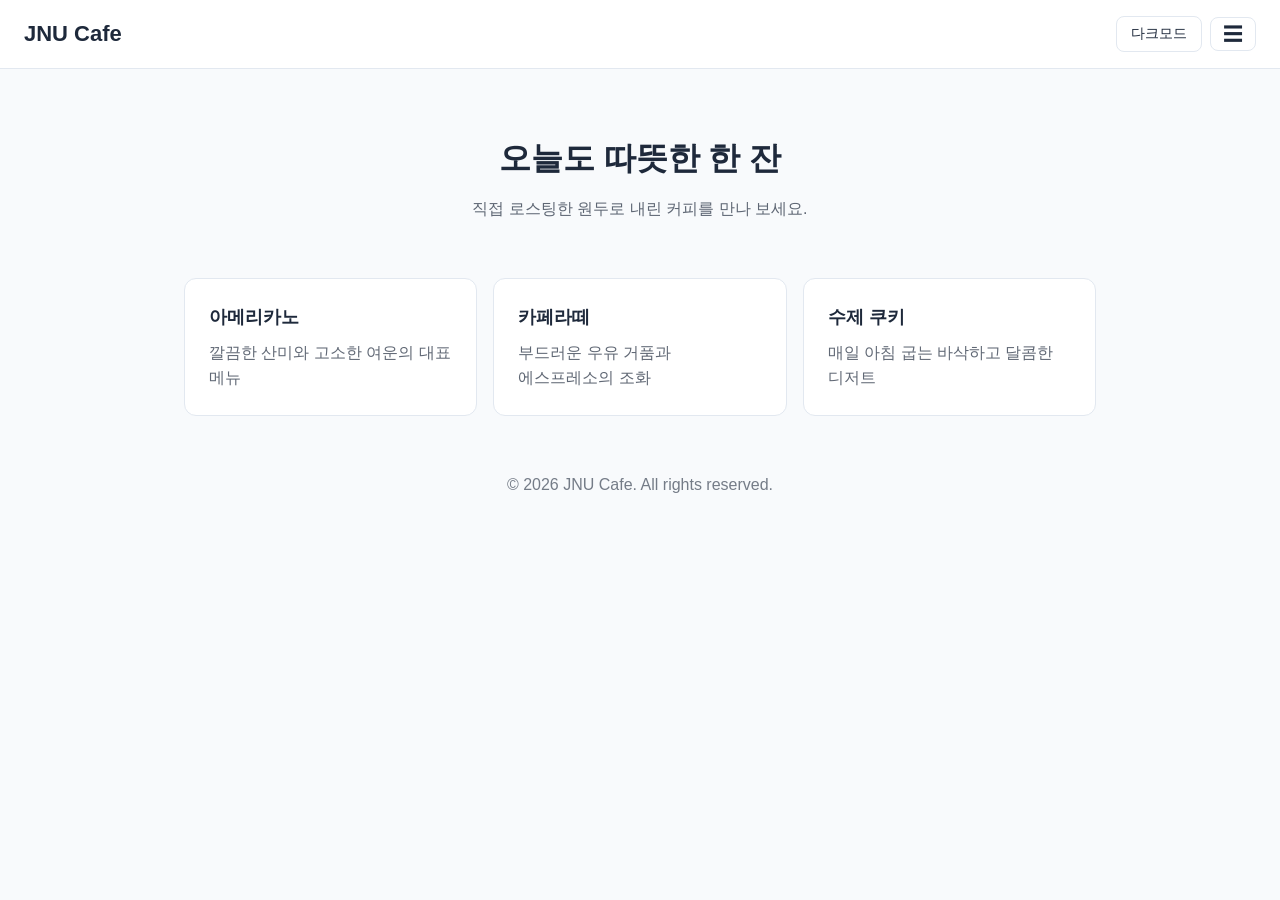
==== week10/index.html @ 02c85111 "feat: week10 햄버거 메뉴 다크모드 과제" ====
<!DOCTYPE html>
<html lang="ko">
<head>
  <meta charset="UTF-8">
  <meta name="viewport" content="width=device-width, initial-scale=1.0">
  <title>10주차 실습 미션 - 햄버거 메뉴 · 다크모드 버튼</title>

  <style>
    /* ===== 기본 스타일 (수정 금지) ===== */
    * { margin: 0; padding: 0; box-sizing: border-box; }

    body {
      font-family: 'Noto Sans KR', sans-serif;
      line-height: 1.6;
      word-break: keep-all;
      background: var(--bg);
      color: var(--text);
    }

    ul { list-style: none; }
    a { color: inherit; text-decoration: none; }

    .header {
      display: flex;
      flex-wrap: wrap;
      align-items: center;
      justify-content: space-between;
      padding: 16px 24px;
      background: var(--card);
      border-bottom: 1px solid var(--border);
    }
    .logo { font-size: 22px; font-weight: 700; }
    .header-right { display: flex; align-items: center; gap: 8px; }
    .gnb { flex-basis: 100%; }

    .hero { padding: 64px 24px 32px; text-align: center; }
    .hero h1 { font-size: 32px; margin-bottom: 12px; }
    .hero p { opacity: 0.7; }

    .card-list {
      display: grid;
      grid-template-columns: repeat(auto-fit, minmax(240px, 1fr));
      gap: 16px;
      max-width: 960px;
      margin: 0 auto;
      padding: 24px;
    }
    .card {
      padding: 24px;
      background: var(--card);
      border: 1px solid var(--border);
      border-radius: 12px;
    }
    .card h2 { font-size: 18px; margin-bottom: 8px; }
    .card p { opacity: 0.7; }

    .footer { padding: 32px 24px; text-align: center; opacity: 0.6; }


    /* ===== 여기부터 실습 과제 작성 ===== */

    /* [미션 1-2] 햄버거 메뉴 CSS
       - .menu-btn : 메뉴 버튼 스타일
       - .gnb : 평소에는 숨김
       - .gnb.open : open 클래스가 붙으면 표시 */
    .menu-btn {
      padding: 6px 12px;
      font-size: 20px;
      line-height: 1;
      /* button 은 글자색을 상속받지 않아서, 다크모드에서도 보이도록 변수로 지정 */
      color: var(--text);
      background: transparent;
      border: 1px solid var(--border);
      border-radius: 8px;
      cursor: pointer;
    }

    .gnb { display: none; }
    .gnb.open { display: block; }

    .gnb ul {
      margin-top: 16px;
      border-top: 1px solid var(--border);
    }
    /* 글자뿐 아니라 줄 전체를 누를 수 있도록 block 으로 변경 */
    .gnb a {
      display: block;
      padding: 12px 4px;
    }


    /* [미션 2-2] 다크모드 CSS
       - :root : 변수 정의 (--bg, --card, --text, --border) 라이트 색상
       - body.dark-mode : 같은 변수의 다크 색상으로 덮어쓰기
       - .theme-btn : 다크모드 버튼 스타일 */
    :root {
      --bg: #f8fafc;
      --card: #ffffff;
      --text: #1e293b;
      --border: #e2e8f0;
    }

    body.dark-mode {
      --bg: #0f172a;
      --card: #1e293b;
      --text: #f1f5f9;
      --border: #334155;
    }

    .theme-btn {
      padding: 8px 14px;
      /* button 은 글꼴 · 글자색을 상속받지 않아서 직접 맞춰 줌 */
      font-family: inherit;
      font-size: 14px;
      color: var(--text);
      background: transparent;
      border: 1px solid var(--border);
      border-radius: 8px;
      cursor: pointer;
    }

  </style>
</head>
<body>

  <header class="header">
    <a class="logo" href="#">JNU Cafe</a>

    <div class="header-right">
      <!-- [미션 2-1] 다크모드 버튼 HTML (class="theme-btn", 문구: 다크모드) -->
      <button type="button" class="theme-btn">다크모드</button>

      <!-- [미션 1-1] 햄버거 메뉴 버튼 HTML (class="menu-btn", 문구: ☰ 문자를 복사해서 사용) -->
      <button type="button" class="menu-btn" aria-label="메뉴">☰</button>
    </div>

    <!-- [미션 1-1] 메뉴 nav HTML (class="gnb", 메뉴 4개: 홈 · 메뉴 · 매장 안내 · 문의) -->
    <nav class="gnb">
      <ul>
        <li><a href="#">홈</a></li>
        <li><a href="#">메뉴</a></li>
        <li><a href="#">매장 안내</a></li>
        <li><a href="#">문의</a></li>
      </ul>
    </nav>

  </header>

  <main>
    <section class="hero">
      <h1>오늘도 따뜻한 한 잔</h1>
      <p>직접 로스팅한 원두로 내린 커피를 만나 보세요.</p>
    </section>

    <section class="card-list">
      <article class="card">
        <h2>아메리카노</h2>
        <p>깔끔한 산미와 고소한 여운의 대표 메뉴</p>
      </article>
      <article class="card">
        <h2>카페라떼</h2>
        <p>부드러운 우유 거품과 에스프레소의 조화</p>
      </article>
      <article class="card">
        <h2>수제 쿠키</h2>
        <p>매일 아침 굽는 바삭하고 달콤한 디저트</p>
      </article>
    </section>
  </main>

  <footer class="footer">
    <p>&copy; 2026 JNU Cafe. All rights reserved.</p>
  </footer>


  <script>
    /* ===== 여기부터 실습 과제 작성 ===== */

    /* [미션 1-3] 햄버거 메뉴 JS
       - 메뉴 버튼과 .gnb 요소를 변수에 저장
       - 버튼을 클릭하면 .gnb 에 open 클래스 켜기/끄기 */
    const menuBtn = document.querySelector('.menu-btn');
    const gnb = document.querySelector('.gnb');

    menuBtn.addEventListener('click', function () {
      gnb.classList.toggle('open');
    });


    /* [미션 2-3] 다크모드 버튼 JS
       - 다크모드 버튼을 변수에 저장
       - 버튼을 클릭하면 body 에 dark-mode 클래스 켜기/끄기
       - 현재 모드에 맞게 버튼 문구 바꾸기 (다크모드 ↔ 라이트모드) */
    const themeBtn = document.querySelector('.theme-btn');
    const body = document.querySelector('body');

    themeBtn.addEventListener('click', function () {
      body.classList.toggle('dark-mode');

      /* 버튼은 "누르면 바뀔 모드"를 알려줘야 해서, 다크 상태일 때 라이트모드라고 표시 */
      if (body.classList.contains('dark-mode')) {
        themeBtn.textContent = '라이트모드';
      } else {
        themeBtn.textContent = '다크모드';
      }
    });

  </script>
</body>
</html>
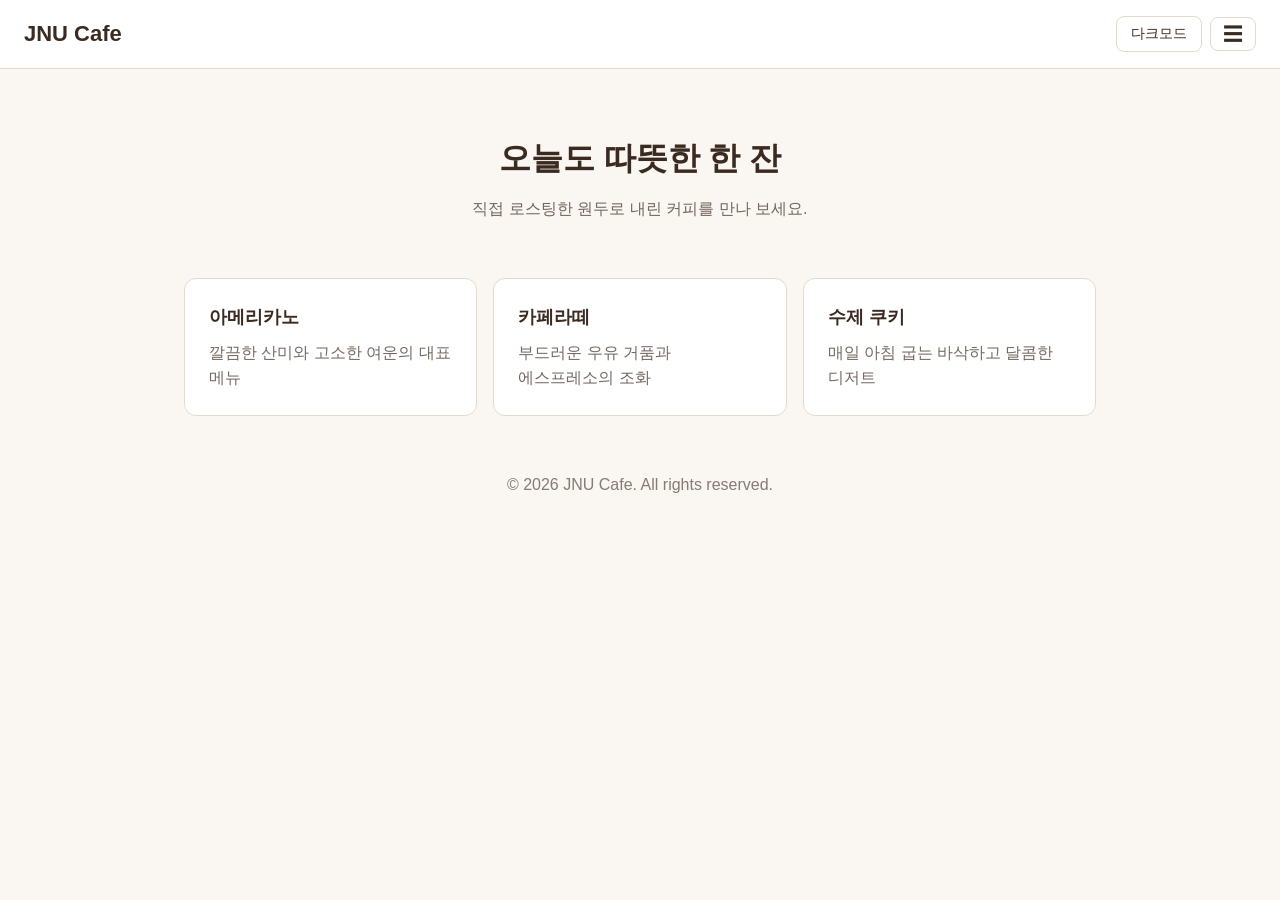
==== commit 3f045c85: "style: week10 색상 커피 베이지로 변경" ====
--- a/week10/index.html
+++ b/week10/index.html
@@ -94,17 +94,17 @@
        - body.dark-mode : 같은 변수의 다크 색상으로 덮어쓰기
        - .theme-btn : 다크모드 버튼 스타일 */
     :root {
-      --bg: #f8fafc;
+      --bg: #faf6f1;
       --card: #ffffff;
-      --text: #1e293b;
-      --border: #e2e8f0;
+      --text: #3b2a20;
+      --border: #e6d9cc;
     }
 
     body.dark-mode {
-      --bg: #0f172a;
-      --card: #1e293b;
-      --text: #f1f5f9;
-      --border: #334155;
+      --bg: #1f1814;
+      --card: #2b221c;
+      --text: #f3e9df;
+      --border: #45372d;
     }
 
     .theme-btn {
